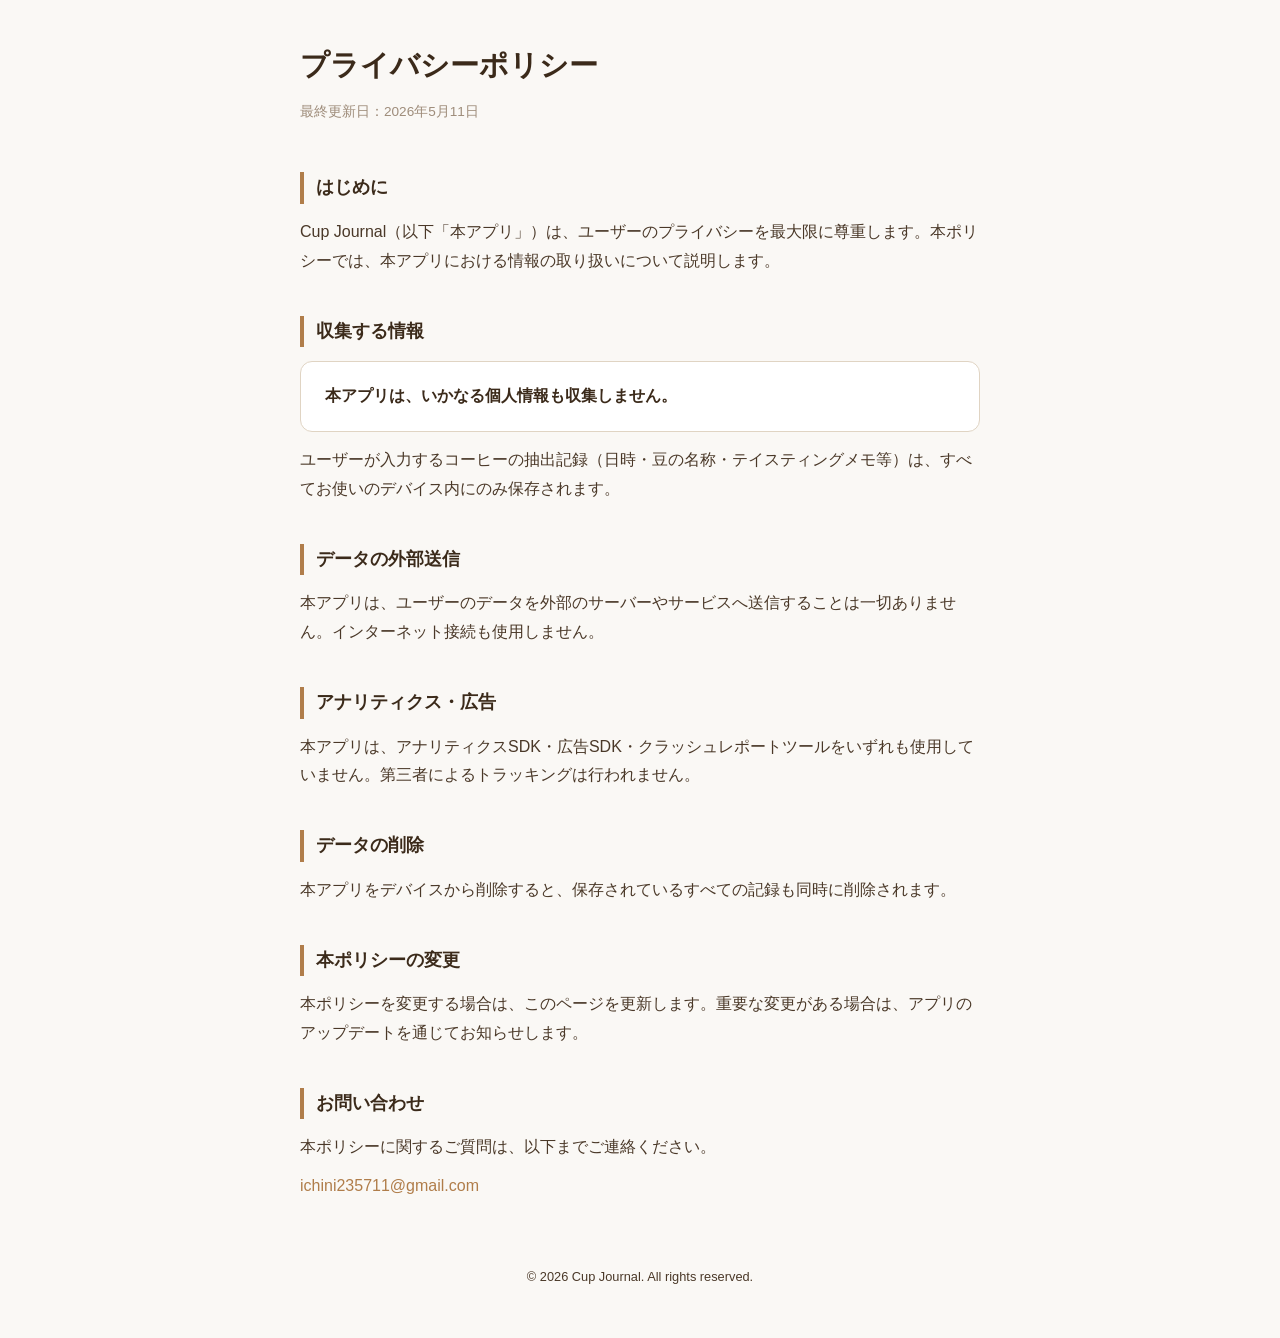
==== privacy.html @ 926ced01 "プライバシーポリシーとサポートページのHTMLファイルを新規作成" ====
<!DOCTYPE html>
<html lang="ja">
<head>
  <meta charset="UTF-8">
  <meta name="viewport" content="width=device-width, initial-scale=1.0">
  <title>Cup Journal プライバシーポリシー</title>
  <style>
    * { box-sizing: border-box; margin: 0; padding: 0; }
    body {
      font-family: -apple-system, BlinkMacSystemFont, "Hiragino Sans", "Hiragino Kaku Gothic ProN", sans-serif;
      background: #faf8f5;
      color: #2c2c2c;
      line-height: 1.8;
      padding: 40px 20px;
    }
    .container { max-width: 680px; margin: 0 auto; }
    header { margin-bottom: 48px; }
    header h1 {
      font-size: 1.8rem;
      font-weight: 700;
      color: #3b2a1a;
      margin-bottom: 8px;
    }
    .updated { font-size: 0.85rem; color: #9e8c7a; }
    section { margin-bottom: 40px; }
    h2 {
      font-size: 1.1rem;
      font-weight: 700;
      color: #3b2a1a;
      border-left: 4px solid #b07d4a;
      padding-left: 12px;
      margin-bottom: 14px;
    }
    p { color: #4a3828; margin-bottom: 10px; }
    .highlight-box {
      background: #fff;
      border: 1px solid #e0d4c3;
      border-radius: 12px;
      padding: 20px 24px;
      margin-top: 8px;
    }
    .highlight-box p { margin-bottom: 0; font-weight: 600; color: #3b2a1a; }
    a {
      color: #b07d4a;
      text-decoration: none;
      word-break: break-all;
    }
    a:hover { text-decoration: underline; }
    footer {
      margin-top: 64px;
      font-size: 0.8rem;
      color: #9e8c7a;
      text-align: center;
    }
  </style>
</head>
<body>
  <div class="container">
    <header>
      <h1>プライバシーポリシー</h1>
      <p class="updated">最終更新日：2026年5月11日</p>
    </header>

    <section>
      <h2>はじめに</h2>
      <p>Cup Journal（以下「本アプリ」）は、ユーザーのプライバシーを最大限に尊重します。本ポリシーでは、本アプリにおける情報の取り扱いについて説明します。</p>
    </section>

    <section>
      <h2>収集する情報</h2>
      <div class="highlight-box">
        <p>本アプリは、いかなる個人情報も収集しません。</p>
      </div>
      <p style="margin-top: 14px;">ユーザーが入力するコーヒーの抽出記録（日時・豆の名称・テイスティングメモ等）は、すべてお使いのデバイス内にのみ保存されます。</p>
    </section>

    <section>
      <h2>データの外部送信</h2>
      <p>本アプリは、ユーザーのデータを外部のサーバーやサービスへ送信することは一切ありません。インターネット接続も使用しません。</p>
    </section>

    <section>
      <h2>アナリティクス・広告</h2>
      <p>本アプリは、アナリティクスSDK・広告SDK・クラッシュレポートツールをいずれも使用していません。第三者によるトラッキングは行われません。</p>
    </section>

    <section>
      <h2>データの削除</h2>
      <p>本アプリをデバイスから削除すると、保存されているすべての記録も同時に削除されます。</p>
    </section>

    <section>
      <h2>本ポリシーの変更</h2>
      <p>本ポリシーを変更する場合は、このページを更新します。重要な変更がある場合は、アプリのアップデートを通じてお知らせします。</p>
    </section>

    <section>
      <h2>お問い合わせ</h2>
      <p>本ポリシーに関するご質問は、以下までご連絡ください。</p>
      <p><a href="mailto:ichini235711@gmail.com">ichini235711@gmail.com</a></p>
    </section>

    <footer>
      <p>&copy; 2026 Cup Journal. All rights reserved.</p>
    </footer>
  </div>
</body>
</html>
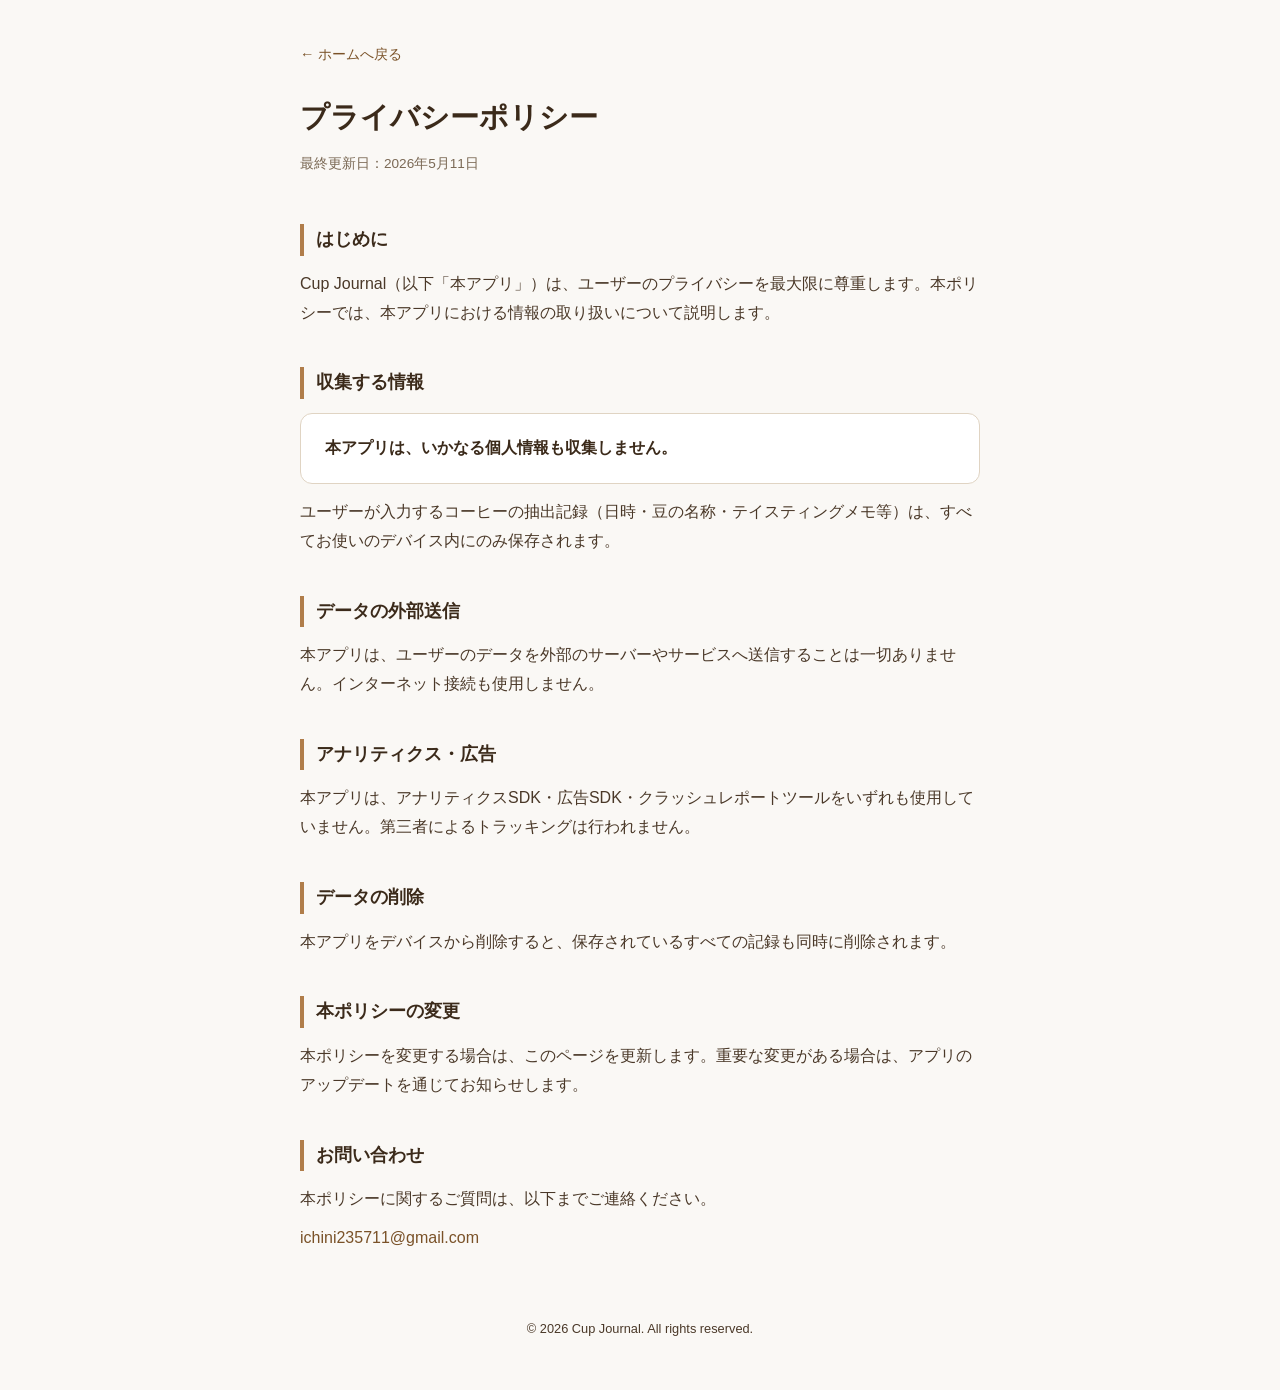
==== commit 0650d725: "各HTMLファイルにメタ情報を追加し、スタイルを外部CSSファイルに移動。新規に.gitignore、robots.txt、sitemap.xml、style.cssを作成。" ====
--- a/privacy.html
+++ b/privacy.html
@@ -4,101 +4,63 @@
   <meta charset="UTF-8">
   <meta name="viewport" content="width=device-width, initial-scale=1.0">
   <title>Cup Journal プライバシーポリシー</title>
-  <style>
-    * { box-sizing: border-box; margin: 0; padding: 0; }
-    body {
-      font-family: -apple-system, BlinkMacSystemFont, "Hiragino Sans", "Hiragino Kaku Gothic ProN", sans-serif;
-      background: #faf8f5;
-      color: #2c2c2c;
-      line-height: 1.8;
-      padding: 40px 20px;
-    }
-    .container { max-width: 680px; margin: 0 auto; }
-    header { margin-bottom: 48px; }
-    header h1 {
-      font-size: 1.8rem;
-      font-weight: 700;
-      color: #3b2a1a;
-      margin-bottom: 8px;
-    }
-    .updated { font-size: 0.85rem; color: #9e8c7a; }
-    section { margin-bottom: 40px; }
-    h2 {
-      font-size: 1.1rem;
-      font-weight: 700;
-      color: #3b2a1a;
-      border-left: 4px solid #b07d4a;
-      padding-left: 12px;
-      margin-bottom: 14px;
-    }
-    p { color: #4a3828; margin-bottom: 10px; }
-    .highlight-box {
-      background: #fff;
-      border: 1px solid #e0d4c3;
-      border-radius: 12px;
-      padding: 20px 24px;
-      margin-top: 8px;
-    }
-    .highlight-box p { margin-bottom: 0; font-weight: 600; color: #3b2a1a; }
-    a {
-      color: #b07d4a;
-      text-decoration: none;
-      word-break: break-all;
-    }
-    a:hover { text-decoration: underline; }
-    footer {
-      margin-top: 64px;
-      font-size: 0.8rem;
-      color: #9e8c7a;
-      text-align: center;
-    }
-  </style>
+  <meta name="description" content="Cup Journalのプライバシーポリシーです。本アプリは個人情報を収集せず、すべてのデータはデバイス内にのみ保存されます。">
+  <meta property="og:title"       content="プライバシーポリシー | Cup Journal">
+  <meta property="og:description" content="Cup Journalのプライバシーポリシー。個人情報の収集なし、外部送信なし。">
+  <meta property="og:type"        content="website">
+  <meta property="og:url"         content="https://ichini235711.github.io/cup-journal-support/privacy.html">
+  <meta property="og:locale"      content="ja_JP">
+  <link rel="canonical" href="https://ichini235711.github.io/cup-journal-support/privacy.html">
+  <link rel="stylesheet" href="style.css">
 </head>
 <body>
   <div class="container">
-    <header>
-      <h1>プライバシーポリシー</h1>
-      <p class="updated">最終更新日：2026年5月11日</p>
-    </header>
+    <main>
+      <a href="index.html" class="back-link">← ホームへ戻る</a>
+      <header>
+        <h1>プライバシーポリシー</h1>
+        <p class="updated">最終更新日：2026年5月11日</p>
+      </header>
 
-    <section>
-      <h2>はじめに</h2>
-      <p>Cup Journal（以下「本アプリ」）は、ユーザーのプライバシーを最大限に尊重します。本ポリシーでは、本アプリにおける情報の取り扱いについて説明します。</p>
-    </section>
+      <section>
+        <h2>はじめに</h2>
+        <p>Cup Journal（以下「本アプリ」）は、ユーザーのプライバシーを最大限に尊重します。本ポリシーでは、本アプリにおける情報の取り扱いについて説明します。</p>
+      </section>
 
-    <section>
-      <h2>収集する情報</h2>
-      <div class="highlight-box">
-        <p>本アプリは、いかなる個人情報も収集しません。</p>
-      </div>
-      <p style="margin-top: 14px;">ユーザーが入力するコーヒーの抽出記録（日時・豆の名称・テイスティングメモ等）は、すべてお使いのデバイス内にのみ保存されます。</p>
-    </section>
+      <section>
+        <h2>収集する情報</h2>
+        <div class="highlight-box">
+          <p>本アプリは、いかなる個人情報も収集しません。</p>
+        </div>
+        <p>ユーザーが入力するコーヒーの抽出記録（日時・豆の名称・テイスティングメモ等）は、すべてお使いのデバイス内にのみ保存されます。</p>
+      </section>
 
-    <section>
-      <h2>データの外部送信</h2>
-      <p>本アプリは、ユーザーのデータを外部のサーバーやサービスへ送信することは一切ありません。インターネット接続も使用しません。</p>
-    </section>
+      <section>
+        <h2>データの外部送信</h2>
+        <p>本アプリは、ユーザーのデータを外部のサーバーやサービスへ送信することは一切ありません。インターネット接続も使用しません。</p>
+      </section>
 
-    <section>
-      <h2>アナリティクス・広告</h2>
-      <p>本アプリは、アナリティクスSDK・広告SDK・クラッシュレポートツールをいずれも使用していません。第三者によるトラッキングは行われません。</p>
-    </section>
+      <section>
+        <h2>アナリティクス・広告</h2>
+        <p>本アプリは、アナリティクスSDK・広告SDK・クラッシュレポートツールをいずれも使用していません。第三者によるトラッキングは行われません。</p>
+      </section>
 
-    <section>
-      <h2>データの削除</h2>
-      <p>本アプリをデバイスから削除すると、保存されているすべての記録も同時に削除されます。</p>
-    </section>
+      <section>
+        <h2>データの削除</h2>
+        <p>本アプリをデバイスから削除すると、保存されているすべての記録も同時に削除されます。</p>
+      </section>
 
-    <section>
-      <h2>本ポリシーの変更</h2>
-      <p>本ポリシーを変更する場合は、このページを更新します。重要な変更がある場合は、アプリのアップデートを通じてお知らせします。</p>
-    </section>
+      <section>
+        <h2>本ポリシーの変更</h2>
+        <p>本ポリシーを変更する場合は、このページを更新します。重要な変更がある場合は、アプリのアップデートを通じてお知らせします。</p>
+      </section>
 
-    <section>
-      <h2>お問い合わせ</h2>
-      <p>本ポリシーに関するご質問は、以下までご連絡ください。</p>
-      <p><a href="mailto:ichini235711@gmail.com">ichini235711@gmail.com</a></p>
-    </section>
+      <section>
+        <h2>お問い合わせ</h2>
+        <p>本ポリシーに関するご質問は、以下までご連絡ください。</p>
+        <p><a href="mailto:ichini235711@gmail.com">ichini235711@gmail.com</a></p>
+      </section>
+    </main>
 
     <footer>
       <p>&copy; 2026 Cup Journal. All rights reserved.</p>
--- a/style.css
+++ b/style.css
@@ -0,0 +1,166 @@
+/* ===== Custom Properties ===== */
+:root {
+  --color-bg:          #faf8f5;
+  --color-text:        #2c2c2c;
+  --color-heading:     #3b2a1a;
+  --color-body-text:   #4a3828;
+  --color-muted:       #6b5744;
+  --color-footer:      #7a6854;
+  --color-accent:      #b07d4a;
+  --color-accent-text: #7a5228;
+  --color-card-bg:     #ffffff;
+  --color-border:      #e0d4c3;
+}
+
+/* ===== Reset ===== */
+* { box-sizing: border-box; margin: 0; padding: 0; }
+
+/* ===== Base ===== */
+body {
+  font-family: -apple-system, BlinkMacSystemFont, "Hiragino Sans", "Hiragino Kaku Gothic ProN", sans-serif;
+  background: var(--color-bg);
+  color: var(--color-text);
+  line-height: 1.8;
+  padding: 40px 20px;
+}
+
+p { color: var(--color-body-text); margin-bottom: 10px; }
+
+a {
+  color: var(--color-accent-text);
+  text-decoration: none;
+  word-break: break-all;
+}
+a:hover { text-decoration: underline; }
+
+/* ===== Layout ===== */
+.container { max-width: 680px; margin: 0 auto; }
+
+/* ===== Header ===== */
+header { margin-bottom: 48px; }
+header h1 {
+  font-size: 1.8rem;
+  font-weight: 700;
+  color: var(--color-heading);
+  margin-bottom: 8px;
+}
+header p { font-size: 0.95rem; color: var(--color-muted); }
+.updated { font-size: 0.85rem; color: var(--color-footer); }
+
+/* トップページのみ中央寄せ・余白拡大 */
+.page-home header {
+  margin-bottom: 56px;
+  text-align: center;
+}
+.page-home header h1 { font-size: 2rem; margin-bottom: 12px; }
+
+/* ===== Section / Heading ===== */
+section { margin-bottom: 40px; }
+
+h2 {
+  font-size: 1.1rem;
+  font-weight: 700;
+  color: var(--color-heading);
+  border-left: 4px solid var(--color-accent);
+  padding-left: 12px;
+  margin-bottom: 14px;
+}
+
+/* ===== Card component (.nav-list a / .highlight-box / .contact-box の共通基盤) ===== */
+.nav-list a,
+.highlight-box,
+.contact-box {
+  background: var(--color-card-bg);
+  border: 1px solid var(--color-border);
+  border-radius: 12px;
+}
+
+/* ===== Navigation ===== */
+.nav-list {
+  list-style: none;
+  display: flex;
+  flex-direction: column;
+  gap: 16px;
+}
+.nav-list a {
+  display: flex;
+  align-items: center;
+  justify-content: space-between;
+  padding: 20px 24px;
+  color: var(--color-heading);
+  text-decoration: none;
+  font-weight: 600;
+  font-size: 1rem;
+  transition: box-shadow 0.15s;
+  word-break: normal;
+}
+.nav-list a:hover {
+  box-shadow: 0 4px 12px rgba(176, 125, 74, 0.15);
+  text-decoration: none;
+}
+.nav-list a span { color: var(--color-accent); font-size: 1.2rem; }
+
+.back-link {
+  display: inline-block;
+  color: var(--color-accent-text);
+  font-size: 0.9rem;
+  margin-bottom: 24px;
+  text-decoration: none;
+  word-break: normal;
+}
+.back-link:hover { text-decoration: underline; }
+
+/* ===== Highlight box ===== */
+.highlight-box { padding: 20px 24px; margin-top: 8px; }
+.highlight-box p { margin-bottom: 0; font-weight: 600; color: var(--color-heading); }
+.highlight-box + p { margin-top: 14px; }
+
+/* ===== FAQ ===== */
+.faq-item { margin-bottom: 24px; }
+.faq-item dt {
+  font-weight: 600;
+  color: var(--color-heading);
+  margin-bottom: 4px;
+}
+.faq-item dd { color: var(--color-body-text); padding-left: 0; }
+
+/* ===== Contact box ===== */
+.contact-box { padding: 24px 28px; }
+.contact-box p { margin-bottom: 12px; }
+.contact-box a {
+  display: inline-block;
+  font-weight: 600;
+  word-break: break-all;
+}
+
+/* ===== Footer ===== */
+footer {
+  margin-top: 64px;
+  font-size: 0.8rem;
+  color: var(--color-footer);
+  text-align: center;
+}
+
+/* ===== Accessibility – focus ring ===== */
+a:focus-visible {
+  outline: 3px solid var(--color-accent);
+  outline-offset: 3px;
+  border-radius: 4px;
+}
+.nav-list a:focus-visible { border-radius: 12px; }
+
+/* ===== Dark mode ===== */
+@media (prefers-color-scheme: dark) {
+  :root {
+    --color-bg:          #1a1410;
+    --color-text:        #e8ddd0;
+    --color-heading:     #f0e6d8;
+    --color-body-text:   #d4c4b0;
+    --color-muted:       #a08870;
+    --color-footer:      #8a7462;
+    --color-accent:      #c99058;
+    --color-accent-text: #d4a060;
+    --color-card-bg:     #2a1f15;
+    --color-border:      #4a3828;
+  }
+}
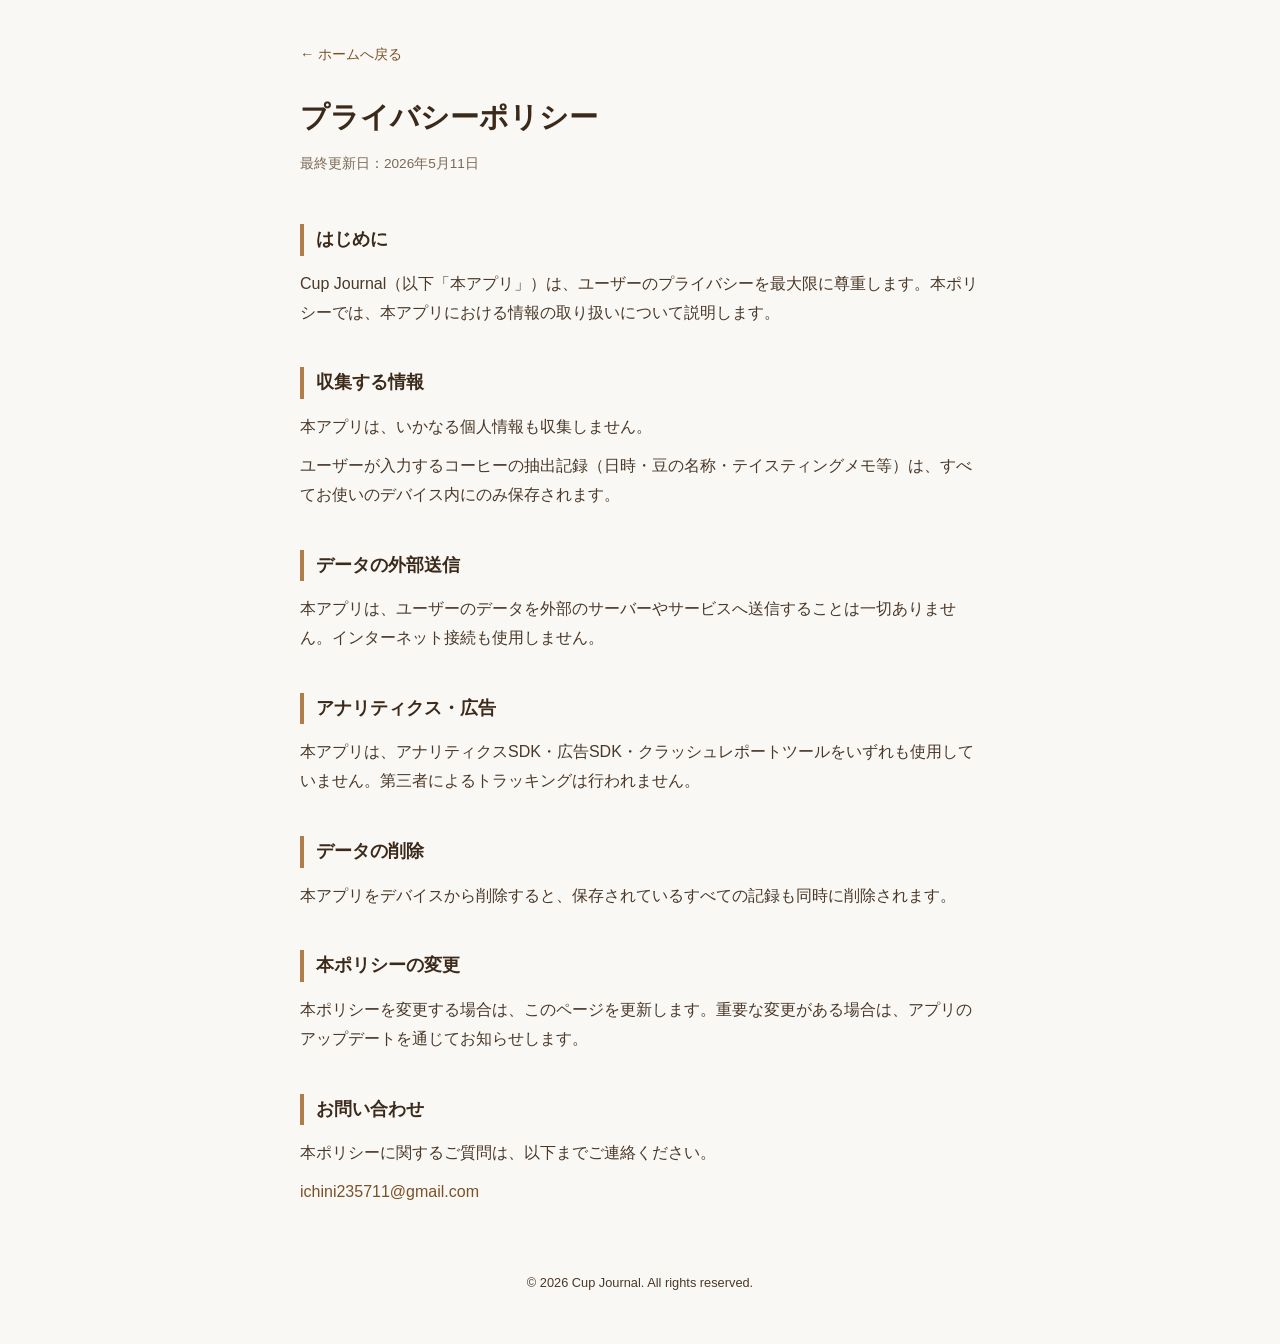
==== commit 915acc19: "プライバシーポリシーの情報収集セクションからハイライトボックスを削除し、テキストを簡素化" ====
--- a/privacy.html
+++ b/privacy.html
@@ -29,9 +29,7 @@
 
       <section>
         <h2>収集する情報</h2>
-        <div class="highlight-box">
-          <p>本アプリは、いかなる個人情報も収集しません。</p>
-        </div>
+        <p>本アプリは、いかなる個人情報も収集しません。</p>
         <p>ユーザーが入力するコーヒーの抽出記録（日時・豆の名称・テイスティングメモ等）は、すべてお使いのデバイス内にのみ保存されます。</p>
       </section>
 
